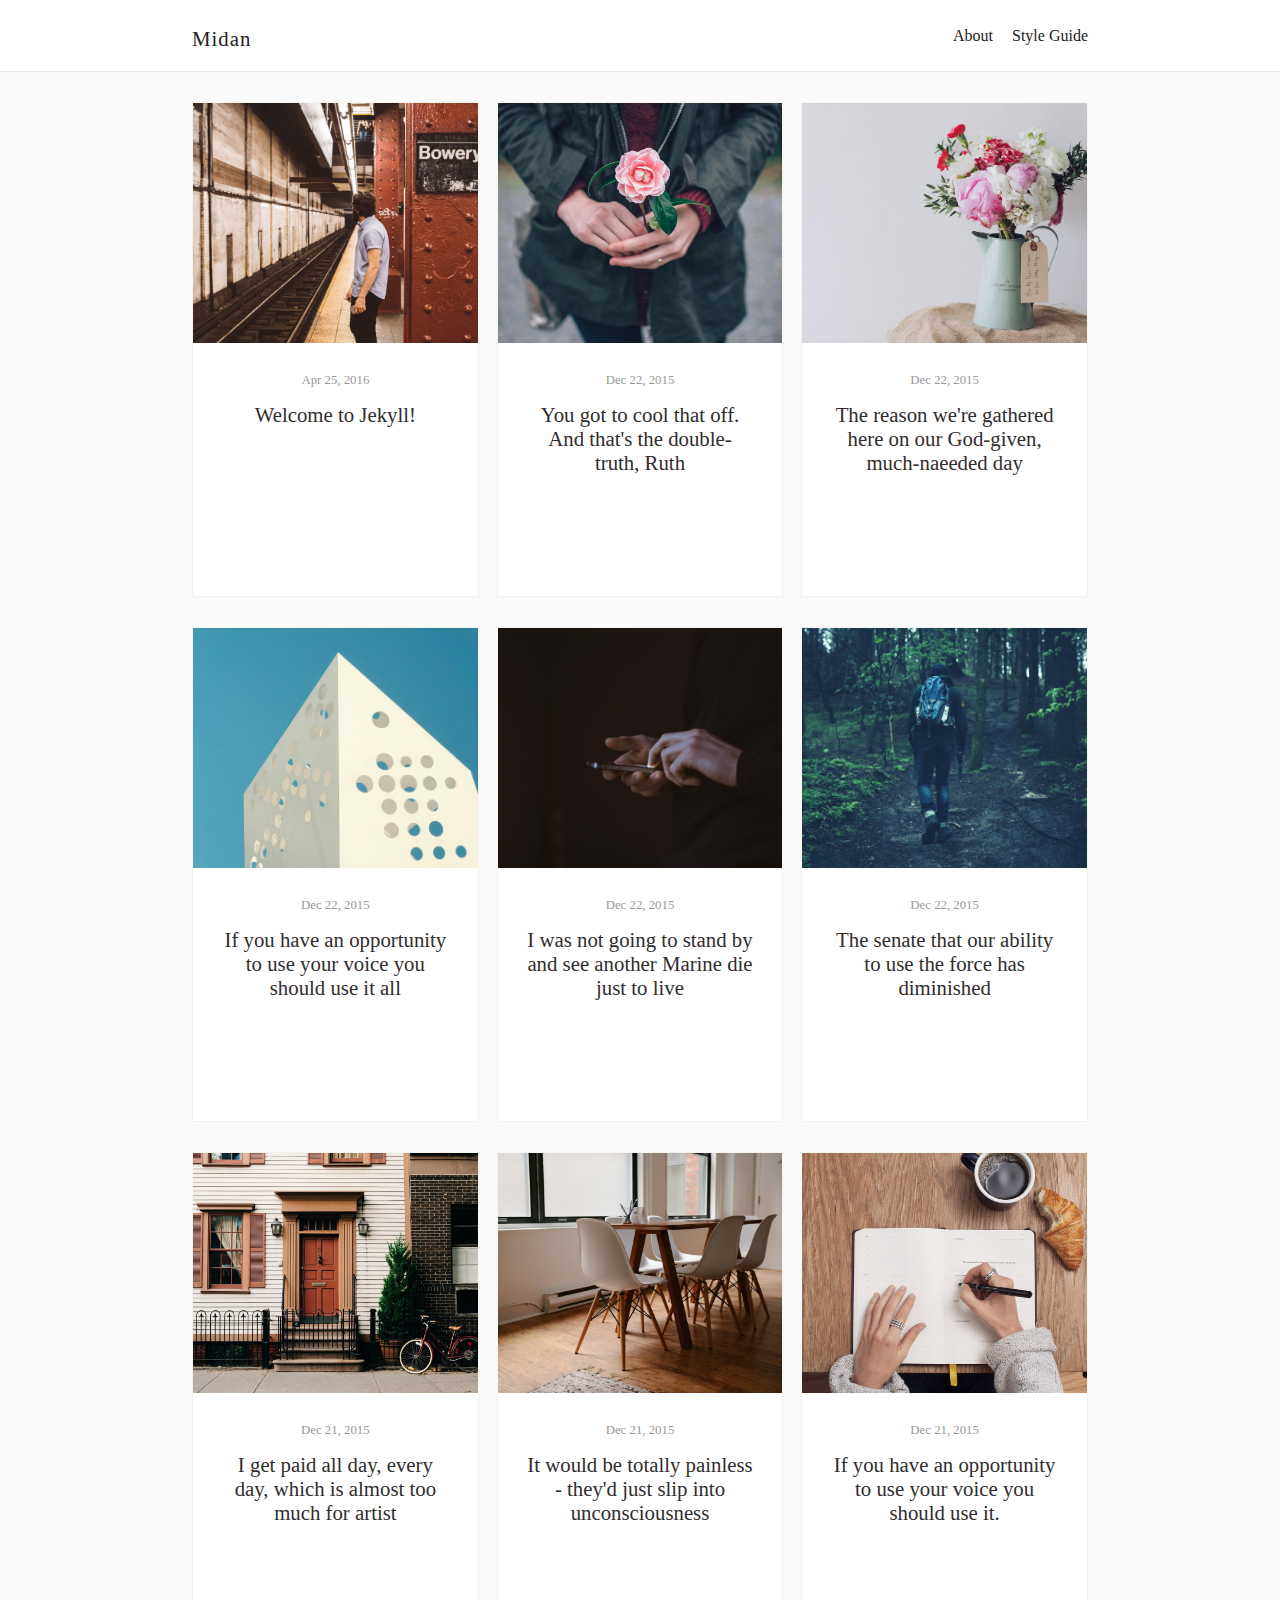
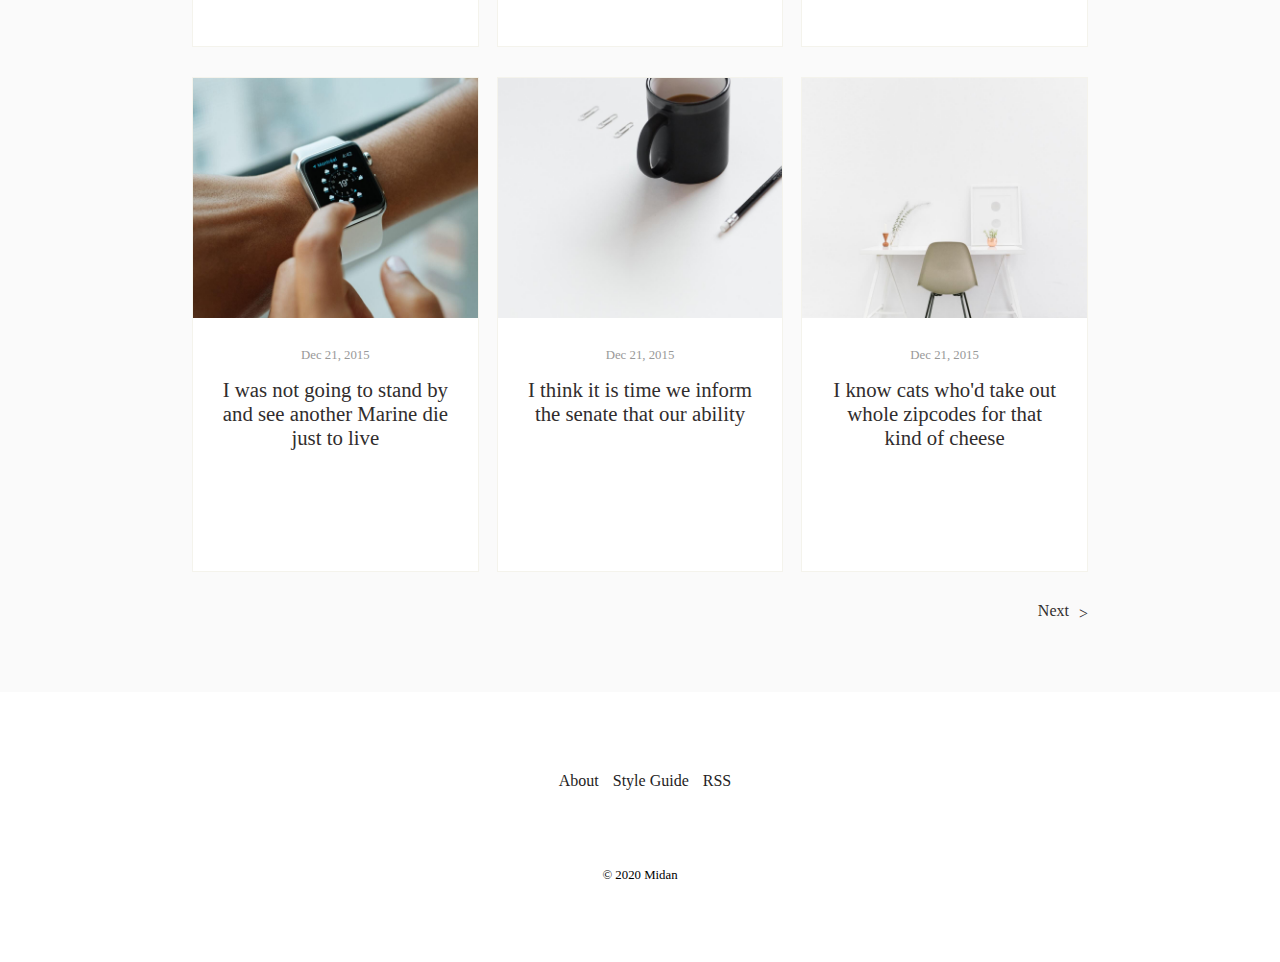
==== index.html @ fc52bade "first commit" ====
<!DOCTYPE html>
<html lang="en">

<head>
    <meta charset="UTF-8" />
    <meta name="viewport" content="width=device-width, initial-scale=1.0" />
    <title>Midan</title>
    <link rel="shortcut icon" href="img/shorcut_icon.png" />
    <!-- Css -->
    <link rel="stylesheet" href="css/style.css" />
    <!-- Fontawsome -->
    <link rel="stylesheet" href="https://use.fontawesome.com/releases/v5.15.1/css/all.css" integrity="sha384-vp86vTRFVJgpjF9jiIGPEEqYqlDwgyBgEF109VFjmqGmIY/Y4HV4d3Gp2irVfcrp" crossorigin="anonymous" />
</head>

<body>
    <!-- header start -->
    <header>
        <div class="container just-space-between flex-center">
            <h1><a href="index.html"> Midan</a></h1>
            <nav>
                <ul>
                    <li><a href="about.html">About</a></li>
                    <li><a href="guide.html">Style Guide</a></li>
                </ul>
            </nav>
        </div>
    </header>
    <!-- header end -->
    <!-- main start -->

    <main>
        <section id="Galerry">
            <div class="container flex-wrap just-space-between">
                <div class="gallery-items direct-column">
                    <div class="gllry-img bg-img1"></div>
                    <span>Apr 25, 2016</span>
                    <h3>Welcome to Jekyll!</h3>
                </div>
                <div class="gallery-items direct-column">
                    <div class="gllry-img bg-img2"></div>
                    <span>Dec 22, 2015</span>
                    <h3>You got to cool that off. And that's the double-truth, Ruth</h3>
                </div>
                <div class="gallery-items direct-column">
                    <div class="gllry-img bg-img3"></div>
                    <span>Dec 22, 2015</span>
                    <h3>
                        The reason we're gathered here on our God-given, much-naeeded day
                    </h3>
                </div>
                <div class="gallery-items direct-column">
                    <div class="gllry-img bg-img4"></div>
                    <span>Dec 22, 2015</span>
                    <h3>
                        If you have an opportunity to use your voice you should use it all
                    </h3>
                </div>
                <div class="gallery-items direct-column">
                    <div class="gllry-img bg-img5"></div>
                    <span>Dec 22, 2015</span>
                    <h3>
                        I was not going to stand by and see another Marine die just to live
                    </h3>
                </div>
                <div class="gallery-items direct-column">
                    <div class="gllry-img bg-img6"></div>
                    <span>Dec 22, 2015</span>
                    <h3>The senate that our ability to use the force has diminished</h3>
                </div>
                <div class="gallery-items direct-column">
                    <div class="gllry-img bg-img7"></div>
                    <span>Dec 21, 2015</span>
                    <h3>
                        I get paid all day, every day, which is almost too much for artist
                    </h3>
                </div>
                <div class="gallery-items direct-column">
                    <div class="gllry-img bg-img8"></div>
                    <span>Dec 21, 2015</span>
                    <h3>
                        It would be totally painless - they'd just slip into unconsciousness
                    </h3>
                </div>
                <div class="gallery-items direct-column">
                    <div class="gllry-img bg-img9"></div>
                    <span>Dec 21, 2015</span>
                    <h3>
                        If you have an opportunity to use your voice you should use it.
                    </h3>
                </div>
                <div class="gallery-items direct-column">
                    <div class="gllry-img bg-img10"></div>
                    <span>Dec 21, 2015</span>
                    <h3>
                        I was not going to stand by and see another Marine die just to live
                    </h3>
                </div>
                <div class="gallery-items direct-column">
                    <div class="gllry-img bg-img11"></div>
                    <span>Dec 21, 2015</span>
                    <h3>I think it is time we inform the senate that our ability</h3>
                </div>
                <div class="gallery-items direct-column">
                    <div class="gllry-img bg-img12"></div>
                    <span>Dec 21, 2015</span>
                    <h3>
                        I know cats who'd take out whole zipcodes for that kind of cheese
                    </h3>
                </div>
                <div class="next-page container just-flex-end">
                    <span>Next</span>
                    <span id="nxt-btn">></span>
                </div>
            </div>
        </section>
    </main>
    <!-- main end -->
    <!-- footer start  -->

    <footer>
        <div class="container flex-center direct-column">
            <div class="foot-nav">
                <nav>
                    <ul>
                        <li><a href="about.html">About</a></li>
                        <li><a href="guide.html">Style Guide</a></li>
                        <li><a href="#">RSS</a></li>
                    </ul>
                </nav>
            </div>
            <div class="foot-social">
                <span><i class="fab fa-twitter"></i></span>
                <span><i class="fab fa-github"></i></span>
                <span><i class="far fa-envelope"></i></span>
            </div>
            <div class="copyright">
                <p>© 2020 Midan</p>
            </div>
        </div>
    </footer>
    <!-- footer end  -->
</body>

</html>
---- css/style.css ----
* {
    margin: 0;
    padding: 0;
    box-sizing: border-box;
    text-decoration: none;
    /* list-style: none; */
    font-family: Cambria, Cochin, Georgia, Times, 'Times New Roman', serif;
}

h1 {
    font-size: 2em;
}

body {
    width: 100%;
    height: auto;
}

.container {
    width: 70%;
    height: 100%;
    margin: 0 auto;
}

.container-2 {
    width: 60%;
    margin: auto;
}

.flex-center {
    display: flex;
    justify-content: center;
    align-items: center;
}

.just-space-between {
    display: flex;
    justify-content: space-between;
}

.just-space-around {
    display: flex;
    justify-content: space-around;
}

.just-flex-end {
    display: flex;
    justify-content: flex-end;
}

.flex-wrap {
    display: flex;
    flex-wrap: wrap;
}

.direct-column {
    display: flex;
    flex-direction: column;
}


/* header start */

header {
    width: 100%;
    height: 8vh;
    border-bottom: 1px solid rgba(0, 0, 0, 0.1);
}

header h1 a {
    font-size: 1.3rem;
    font-weight: 400;
    letter-spacing: 1px;
    color: #242222;
}

header h1 a:hover {
    color: #666363;
    cursor: pointer;
}

header ul li {
    display: inline-block;
    margin-left: 15px;
}

header ul li a {
    color: #242222;
    font-size: 1rem;
    font-weight: 300;
}

header ul li a:hover {
    text-decoration: underline yellow;
}


/* header end */


/* main start */

section {
    width: 100%;
    height: auto;
    background-color: #fafafa;
}

.gallery-items {
    width: 32%;
    height: 55vh;
    background-color: #ffffff;
    margin-top: 30px;
    border: 1px solid rgba(150, 135, 68, 0.1);
    cursor: pointer;
}

.gallery-items:hover h3 {
    text-decoration: underline solid yellow;
}

.gllry-img {
    max-width: 100%;
    height: 240px;
    margin-bottom: 30px;
}


/* gallery images start */

.bg-img1 {
    background: url(../img/img_1.jpeg) no-repeat;
    background-size: cover;
    background-position: center center;
}

.bg-img2 {
    background: url(../img/img_2.jpeg) no-repeat;
    background-size: cover;
    background-position: center center;
}

.bg-img3 {
    background: url(../img/img_3.jpeg) no-repeat;
    background-size: cover;
    background-position: center center;
}

.bg-img4 {
    background: url(../img/img_4.jpeg) no-repeat;
    background-size: cover;
    background-position: center center;
}

.bg-img5 {
    background: url(../img/img_5.jpeg) no-repeat;
    background-size: cover;
    background-position: center center;
}

.bg-img6 {
    background: url(../img/img_6.jpeg) no-repeat;
    background-size: cover;
    background-position: center center;
}

.bg-img7 {
    background: url(../img/img_7.jpeg) no-repeat;
    background-size: cover;
    background-position: center center;
}

.bg-img8 {
    background: url(../img/img_8.jpeg) no-repeat;
    background-size: cover;
    background-position: center center;
}

.bg-img9 {
    background: url(../img/img_9.jpeg) no-repeat;
    background-size: cover;
    background-position: center center;
}

.bg-img10 {
    background: url(../img/img_10.jpeg) no-repeat;
    background-size: cover;
    background-position: center center;
}

.bg-img11 {
    background: url(../img/img_11.jpeg) no-repeat;
    background-size: cover;
    background-position: center center;
}

.bg-img12 {
    background: url(../img/img_12.jpeg) no-repeat;
    background-size: cover;
    background-position: center center;
}


/* gallery images end */

.gallery-items span,
.gallery-items h3 {
    display: block;
    width: 80%;
    text-align: center;
    margin: 0 auto 15px auto;
}

.gallery-items span {
    font-size: 0.8rem;
    color: #999999;
}

.gallery-items h3 {
    font-size: 1.3rem;
    color: rgb(49, 45, 45);
    font-weight: 400;
}

.next-page {
    width: 100%;
    height: 10vh;
    margin-top: 30px;
}

.next-page span {
    color: rgb(49, 45, 45);
    font-size: 1rem;
    font-weight: 300;
    display: inline-block;
    margin-left: 10px;
    cursor: pointer;
}

.next-page:hover {
    opacity: 0.7;
}

#nxt-btn {
    margin-top: 3px;
}


/* main end */


/* footer start */

footer {
    width: 100%;
    height: 30vh;
}

.foot-nav {
    margin-bottom: 30px;
}

.foot-nav ul li {
    display: inline-block;
    margin-left: 10px;
}

.foot-nav ul li a {
    color: #242222;
    font-size: 1rem;
    font-weight: 300;
}

.foot-nav ul li a:hover {
    text-decoration: underline solid yellow;
}

.foot-social {
    margin-bottom: 30px;
}

.foot-social span i {
    display: inline-block;
    margin-left: 10px;
}

.foot-social span i:hover {
    cursor: pointer;
    opacity: 0.7;
}

.copyright {
    font-size: 0.8rem;
}


/* footer end */


/* about start */

#About {
    width: 100%;
    height: 115vh;
    background-color: #fafafa;
    padding-bottom: 150px;
}

.about-items {
    width: 100%;
    height: 110vh;
    background: #ffffff;
    padding-bottom: 70px;
}

.about-img {
    width: 100%;
    height: 85%;
    background: url(../img/about.jpeg) no-repeat;
    background-position: center center;
    background-size: cover;
}

#About h2 {
    font-size: 2rem;
    font-weight: 500;
    margin: 40px auto 0 auto;
    color: #222222;
}

#About p {
    line-height: 1.5;
    font-size: 1.2rem;
    font-weight: 300;
    width: 80%;
    margin: 30px auto 0 auto;
    color: #22224c;
}

#About p a {
    color: #22224c;
    text-decoration: underline;
    transition: .3s;
}

#About p a:hover {
    opacity: 0.7;
}


/* about end */


/* guide start */

#StyleGuide {
    width: 100%;
    height: auto;
    background: #fafafa;
}


/* slider area */

#SliderArea {
    width: 100%;
    height: 120vh;
    background: #ffffff;
    padding-top: 30px;
    padding-bottom: 50px;
    border-bottom: 1px solid rgba(0, 0, 0, 0.1);
}

.slider-img {
    width: 100%;
    height: 70%;
    background: url(../img/styleguide.jpg) no-repeat;
    background-size: cover;
    background-position: center center;
}

#SliderArea h3 {
    width: 100%;
    text-align: center;
    margin-top: 30px;
    font-size: 2.1rem;
    font-weight: 400;
    letter-spacing: 1px;
}

#SliderArea p {
    width: 80%;
    margin: 0 auto;
    margin-top: 30px;
    font-size: 1.3rem;
    font-weight: 300;
}


/* h-area */

#h-Area {
    width: 100%;
    height: 55vh;
    padding: 30px 0;
    border-bottom: 1px solid rgba(0, 0, 0, 0.1);
    background-color: #ffffff;
}

.h-container {
    width: 80%;
    height: 100%;
    margin: 0 auto;
    display: flex;
    flex-direction: column;
    justify-content: space-between;
}


/* ordered list, unordered list */

.ordered-list,
.unordered-list {
    width: 100%;
    height: 25vh;
    background: #ffffff;
    padding: 20px 0;
    border-bottom: 1px solid rgba(0, 0, 0, 0.1);
}

.ordered-list ol,
.unordered-list ul {
    width: 80%;
    height: auto;
    margin: 0 auto;
    padding-left: 18px;
}

.ordered-list ol li,
.unordered-list ul li {
    font-size: 1.4rem;
    font-weight: 300;
    line-height: 2;
}


/* border left */

.border-left {
    width: 100%;
    height: 20vh;
    background: #ffffff;
    padding-top: 30px;
}

.border-left p {
    width: 90%;
    height: 9vh;
    margin-left: 60px;
    padding-left: 20px;
    border-left: 3px solid #000000;
    font-size: 1.4rem;
    line-height: 1.6;
    font-style: italic;
}

.border-left p em {
    display: block;
}

#iframeArea {
    width: 100%;
    height: auto;
    line-height: ;
}


/* iframe-txt */

.iframe-txt {
    width: 100%;
    height: 112vh;
    margin: 0 auto;
    /* background-color: rosybrown; */
}

.iframe-js {
    width: 100%;
    height: 55vh;
    margin: 0 auto;
    border-top: 1px solid rgba(0, 0, 0, 0.1);
}

.iframe-js iframe,
.iframe-css iframe {
    width: 100%;
    height: 100%;
    padding: 30px 30px;
    background: #ffffff;
}

.txt-p {
    width: 100%;
    height: 6vh;
    background: #ffffff;
}

.txt-p p {
    width: 80%;
    height: 80%;
    margin: 0 auto;
    padding-top: 10px;
    font-size: 1.4rem;
}

.iframe-css {
    width: 100%;
    height: 35vh;
    border-bottom: 1px solid rgba(0, 0, 0, 0.1);
}

.txt-p2 {
    width: 100%;
    height: 16vh;
    background: #ffffff;
    padding-top: 20px;
    border-bottom: 1px solid rgba(0, 0, 0, 0.1);
}

.txt-p2>p {
    width: 90%;
    height: 100%;
    margin: 0 auto;
    padding-top: 10px;
    font-size: 1.4rem;
}


/* iframe-media */

.iframe-media {
    width: 100%;
    height: auto;
    background: #ffffff;
}

.vimeo iframe {
    width: 100%;
    height: 400px;
    margin: 0 auto;
    padding: 30px 0;
    background-color: #ffffff;
    border-bottom: 1px solid rgba(0, 0, 0, 0.1);
}

.ted {
    width: 100%;
    height: 60vh;
    border-bottom: 1px solid rgba(0, 0, 0, 0.1);
}

.ted iframe {
    width: 80%;
    height: 400px;
    margin: 0px 0px 0 90px;
    padding: 30px 5px;
}

.audio {
    width: 100%;
    height: 30vh;
    background: #ffffff;
    border-bottom: 1px solid rgba(0, 0, 0, 0.1);
}

.audio iframe {
    width: 80%;
    height: 70%;
    margin-left: 90px;
    margin-top: 30px;
}


/* image input area */

#ImgInpArea {
    width: 100%;
    height: 95vh;
    padding: 50px;
    padding-top: 20px;
    margin-bottom: 10px;
    background-color: #ffffff;
}

.image-area {
    width: 100%;
    height: 70vh;
    background: url(../img/about.jpeg) no-repeat;
    background-size: contain;
    background-position: center center;
    margin-bottom: 20px;
    margin-top: 20px;
}

.input input {
    width: 97.5%;
    height: 45px;
    margin-left: 10px;
    margin-top: 20px;
    padding: 15px;
    font-size: 1rem;
}

.bottom {
    width: 100%;
    height: 8vh;
    background-color: #fafafa;
}


/* guide end */
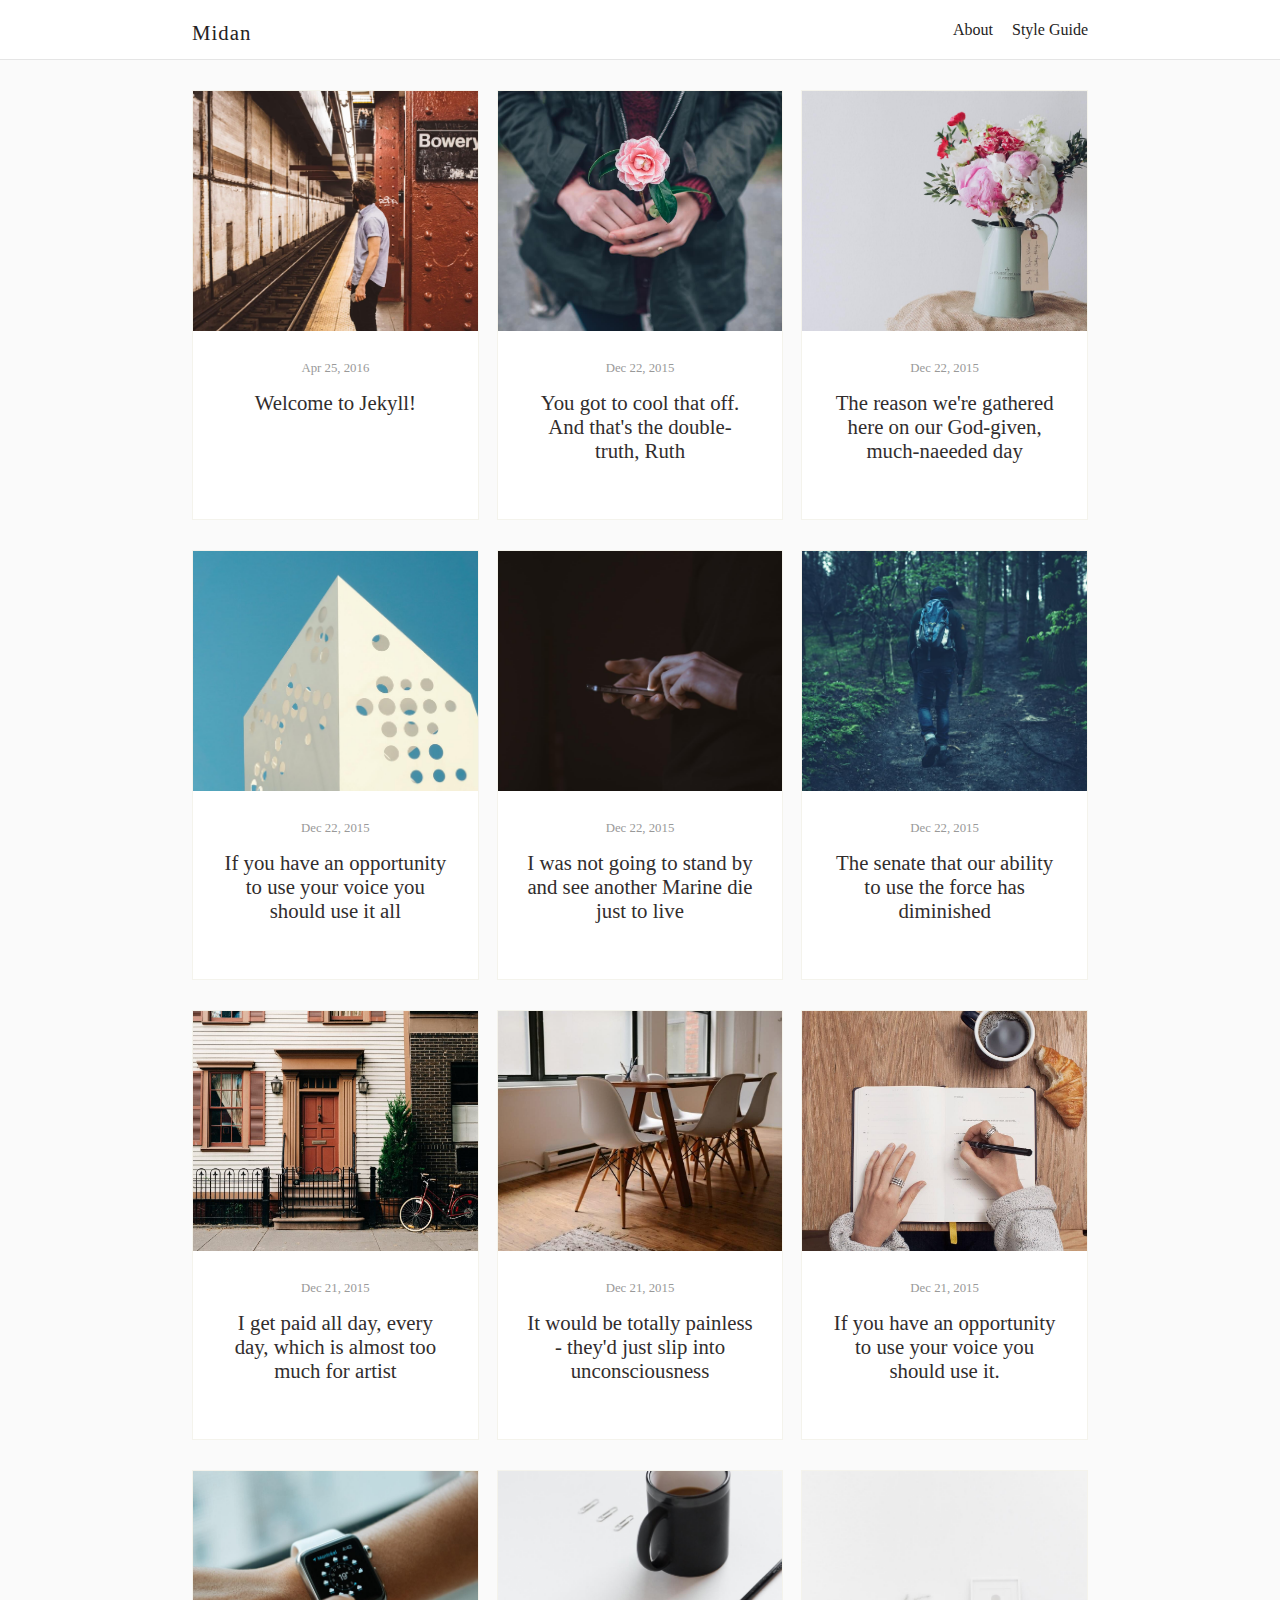
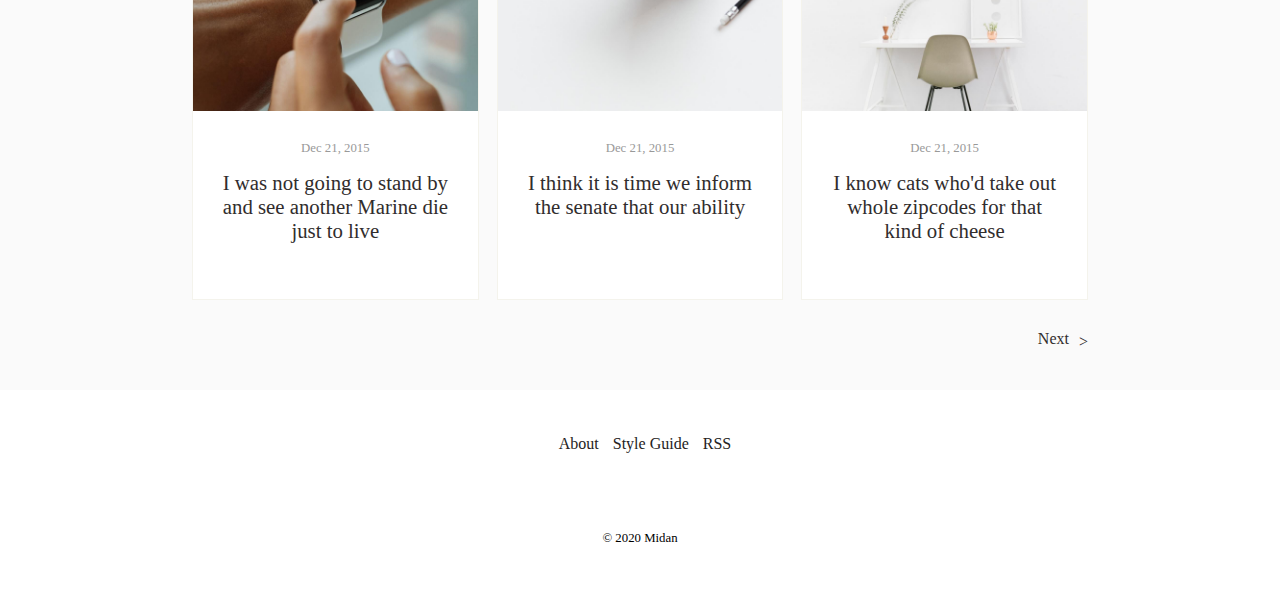
==== commit 14036283: "first commit" ====
--- a/index.html
+++ b/index.html
@@ -32,76 +32,76 @@
         <section id="Galerry">
             <div class="container flex-wrap just-space-between">
                 <div class="gallery-items direct-column">
-                    <div class="gllry-img bg-img1"></div>
+                    <div class="gllry-img" style="background-image: url(img/img_1.jpeg)"></div>
                     <span>Apr 25, 2016</span>
                     <h3>Welcome to Jekyll!</h3>
                 </div>
                 <div class="gallery-items direct-column">
-                    <div class="gllry-img bg-img2"></div>
+                    <div class="gllry-img" style="background-image: url(img/img_2.jpeg)"></div>
                     <span>Dec 22, 2015</span>
                     <h3>You got to cool that off. And that's the double-truth, Ruth</h3>
                 </div>
                 <div class="gallery-items direct-column">
-                    <div class="gllry-img bg-img3"></div>
+                    <div class="gllry-img" style="background-image: url(img/img_3.jpeg)"></div>
                     <span>Dec 22, 2015</span>
                     <h3>
                         The reason we're gathered here on our God-given, much-naeeded day
                     </h3>
                 </div>
                 <div class="gallery-items direct-column">
-                    <div class="gllry-img bg-img4"></div>
+                    <div class="gllry-img" style="background-image: url(img/img_4.jpeg)"></div>
                     <span>Dec 22, 2015</span>
                     <h3>
                         If you have an opportunity to use your voice you should use it all
                     </h3>
                 </div>
                 <div class="gallery-items direct-column">
-                    <div class="gllry-img bg-img5"></div>
+                    <div class="gllry-img" style="background-image: url(img/img_5.jpeg)"></div>
                     <span>Dec 22, 2015</span>
                     <h3>
                         I was not going to stand by and see another Marine die just to live
                     </h3>
                 </div>
                 <div class="gallery-items direct-column">
-                    <div class="gllry-img bg-img6"></div>
+                    <div class="gllry-img" style="background-image: url(img/img_6.jpeg)"></div>
                     <span>Dec 22, 2015</span>
                     <h3>The senate that our ability to use the force has diminished</h3>
                 </div>
                 <div class="gallery-items direct-column">
-                    <div class="gllry-img bg-img7"></div>
+                    <div class="gllry-img" style="background-image: url(img/img_7.jpeg)"></div>
                     <span>Dec 21, 2015</span>
                     <h3>
                         I get paid all day, every day, which is almost too much for artist
                     </h3>
                 </div>
                 <div class="gallery-items direct-column">
-                    <div class="gllry-img bg-img8"></div>
+                    <div class="gllry-img" style="background-image: url(img/img_8.jpeg)"></div>
                     <span>Dec 21, 2015</span>
                     <h3>
                         It would be totally painless - they'd just slip into unconsciousness
                     </h3>
                 </div>
                 <div class="gallery-items direct-column">
-                    <div class="gllry-img bg-img9"></div>
+                    <div class="gllry-img" style="background-image: url(img/img_9.jpeg)"></div>
                     <span>Dec 21, 2015</span>
                     <h3>
                         If you have an opportunity to use your voice you should use it.
                     </h3>
                 </div>
                 <div class="gallery-items direct-column">
-                    <div class="gllry-img bg-img10"></div>
+                    <div class="gllry-img" style="background-image: url(img/img_10.jpeg)"></div>
                     <span>Dec 21, 2015</span>
                     <h3>
                         I was not going to stand by and see another Marine die just to live
                     </h3>
                 </div>
                 <div class="gallery-items direct-column">
-                    <div class="gllry-img bg-img11"></div>
+                    <div class="gllry-img" style="background-image: url(img/img_11.jpeg)"></div>
                     <span>Dec 21, 2015</span>
                     <h3>I think it is time we inform the senate that our ability</h3>
                 </div>
                 <div class="gallery-items direct-column">
-                    <div class="gllry-img bg-img12"></div>
+                    <div class="gllry-img" style="background-image: url(img/img_12.jpeg)"></div>
                     <span>Dec 21, 2015</span>
                     <h3>
                         I know cats who'd take out whole zipcodes for that kind of cheese
--- a/css/style.css
+++ b/css/style.css
@@ -3,7 +3,6 @@
     padding: 0;
     box-sizing: border-box;
     text-decoration: none;
-    /* list-style: none; */
     font-family: Cambria, Cochin, Georgia, Times, 'Times New Roman', serif;
 }
 
@@ -63,7 +62,7 @@
 
 header {
     width: 100%;
-    height: 8vh;
+    height: 60px;
     border-bottom: 1px solid rgba(0, 0, 0, 0.1);
 }
 
@@ -108,7 +107,7 @@
 
 .gallery-items {
     width: 32%;
-    height: 55vh;
+    height: 430px;
     background-color: #ffffff;
     margin-top: 30px;
     border: 1px solid rgba(150, 135, 68, 0.1);
@@ -123,82 +122,13 @@
     max-width: 100%;
     height: 240px;
     margin-bottom: 30px;
-}
-
-
-/* gallery images start */
-
-.bg-img1 {
-    background: url(../img/img_1.jpeg) no-repeat;
     background-size: cover;
     background-position: center center;
-}
-
-.bg-img2 {
-    background: url(../img/img_2.jpeg) no-repeat;
-    background-size: cover;
-    background-position: center center;
-}
-
-.bg-img3 {
-    background: url(../img/img_3.jpeg) no-repeat;
-    background-size: cover;
-    background-position: center center;
-}
-
-.bg-img4 {
-    background: url(../img/img_4.jpeg) no-repeat;
-    background-size: cover;
-    background-position: center center;
-}
-
-.bg-img5 {
-    background: url(../img/img_5.jpeg) no-repeat;
-    background-size: cover;
-    background-position: center center;
-}
-
-.bg-img6 {
-    background: url(../img/img_6.jpeg) no-repeat;
-    background-size: cover;
-    background-position: center center;
-}
-
-.bg-img7 {
-    background: url(../img/img_7.jpeg) no-repeat;
-    background-size: cover;
-    background-position: center center;
-}
-
-.bg-img8 {
-    background: url(../img/img_8.jpeg) no-repeat;
-    background-size: cover;
-    background-position: center center;
-}
-
-.bg-img9 {
-    background: url(../img/img_9.jpeg) no-repeat;
-    background-size: cover;
-    background-position: center center;
-}
-
-.bg-img10 {
-    background: url(../img/img_10.jpeg) no-repeat;
-    background-size: cover;
-    background-position: center center;
-}
-
-.bg-img11 {
-    background: url(../img/img_11.jpeg) no-repeat;
-    background-size: cover;
-    background-position: center center;
-}
-
-.bg-img12 {
-    background: url(../img/img_12.jpeg) no-repeat;
-    background-size: cover;
-    background-position: center center;
-}
+    background-repeat: no-repeat;
+}
+
+
+/* gallery images start */
 
 
 /* gallery images end */
@@ -224,7 +154,7 @@
 
 .next-page {
     width: 100%;
-    height: 10vh;
+    height: 60px;
     margin-top: 30px;
 }
 
@@ -253,7 +183,7 @@
 
 footer {
     width: 100%;
-    height: 30vh;
+    height: 200px;
 }
 
 .foot-nav {
@@ -301,14 +231,14 @@
 
 #About {
     width: 100%;
-    height: 115vh;
+    height: 900px;
     background-color: #fafafa;
     padding-bottom: 150px;
 }
 
 .about-items {
     width: 100%;
-    height: 110vh;
+    height: 800px;
     background: #ffffff;
     padding-bottom: 70px;
 }
@@ -364,7 +294,8 @@
 
 #SliderArea {
     width: 100%;
-    height: 120vh;
+    height: 900px;
+    background-color: aqua;
     background: #ffffff;
     padding-top: 30px;
     padding-bottom: 50px;
@@ -401,7 +332,7 @@
 
 #h-Area {
     width: 100%;
-    height: 55vh;
+    height: 430px;
     padding: 30px 0;
     border-bottom: 1px solid rgba(0, 0, 0, 0.1);
     background-color: #ffffff;
@@ -422,7 +353,7 @@
 .ordered-list,
 .unordered-list {
     width: 100%;
-    height: 25vh;
+    height: 180px;
     background: #ffffff;
     padding: 20px 0;
     border-bottom: 1px solid rgba(0, 0, 0, 0.1);
@@ -448,14 +379,14 @@
 
 .border-left {
     width: 100%;
-    height: 20vh;
+    height: 150px;
     background: #ffffff;
     padding-top: 30px;
 }
 
 .border-left p {
     width: 90%;
-    height: 9vh;
+    height: 55px;
     margin-left: 60px;
     padding-left: 20px;
     border-left: 3px solid #000000;
@@ -471,7 +402,6 @@
 #iframeArea {
     width: 100%;
     height: auto;
-    line-height: ;
 }
 
 
@@ -479,14 +409,13 @@
 
 .iframe-txt {
     width: 100%;
-    height: 112vh;
-    margin: 0 auto;
-    /* background-color: rosybrown; */
+    height: 700px;
+    margin: 0 auto;
 }
 
 .iframe-js {
     width: 100%;
-    height: 55vh;
+    height: 400px;
     margin: 0 auto;
     border-top: 1px solid rgba(0, 0, 0, 0.1);
 }
@@ -501,7 +430,7 @@
 
 .txt-p {
     width: 100%;
-    height: 6vh;
+    height: 40px;
     background: #ffffff;
 }
 
@@ -515,19 +444,20 @@
 
 .iframe-css {
     width: 100%;
-    height: 35vh;
+    height: 270px;
     border-bottom: 1px solid rgba(0, 0, 0, 0.1);
 }
 
 .txt-p2 {
     width: 100%;
-    height: 16vh;
+    /* height: 16vh; */
+    height: 200px;
     background: #ffffff;
     padding-top: 20px;
     border-bottom: 1px solid rgba(0, 0, 0, 0.1);
 }
 
-.txt-p2>p {
+.txt-p2 p {
     width: 90%;
     height: 100%;
     margin: 0 auto;
@@ -555,7 +485,7 @@
 
 .ted {
     width: 100%;
-    height: 60vh;
+    height: 500px;
     border-bottom: 1px solid rgba(0, 0, 0, 0.1);
 }
 
@@ -568,7 +498,7 @@
 
 .audio {
     width: 100%;
-    height: 30vh;
+    height: 200px;
     background: #ffffff;
     border-bottom: 1px solid rgba(0, 0, 0, 0.1);
 }
@@ -585,7 +515,7 @@
 
 #ImgInpArea {
     width: 100%;
-    height: 95vh;
+    height: 730px;
     padding: 50px;
     padding-top: 20px;
     margin-bottom: 10px;
@@ -594,7 +524,7 @@
 
 .image-area {
     width: 100%;
-    height: 70vh;
+    height: 530px;
     background: url(../img/about.jpeg) no-repeat;
     background-size: contain;
     background-position: center center;
@@ -613,7 +543,7 @@
 
 .bottom {
     width: 100%;
-    height: 8vh;
+    height: 70px;
     background-color: #fafafa;
 }
 
